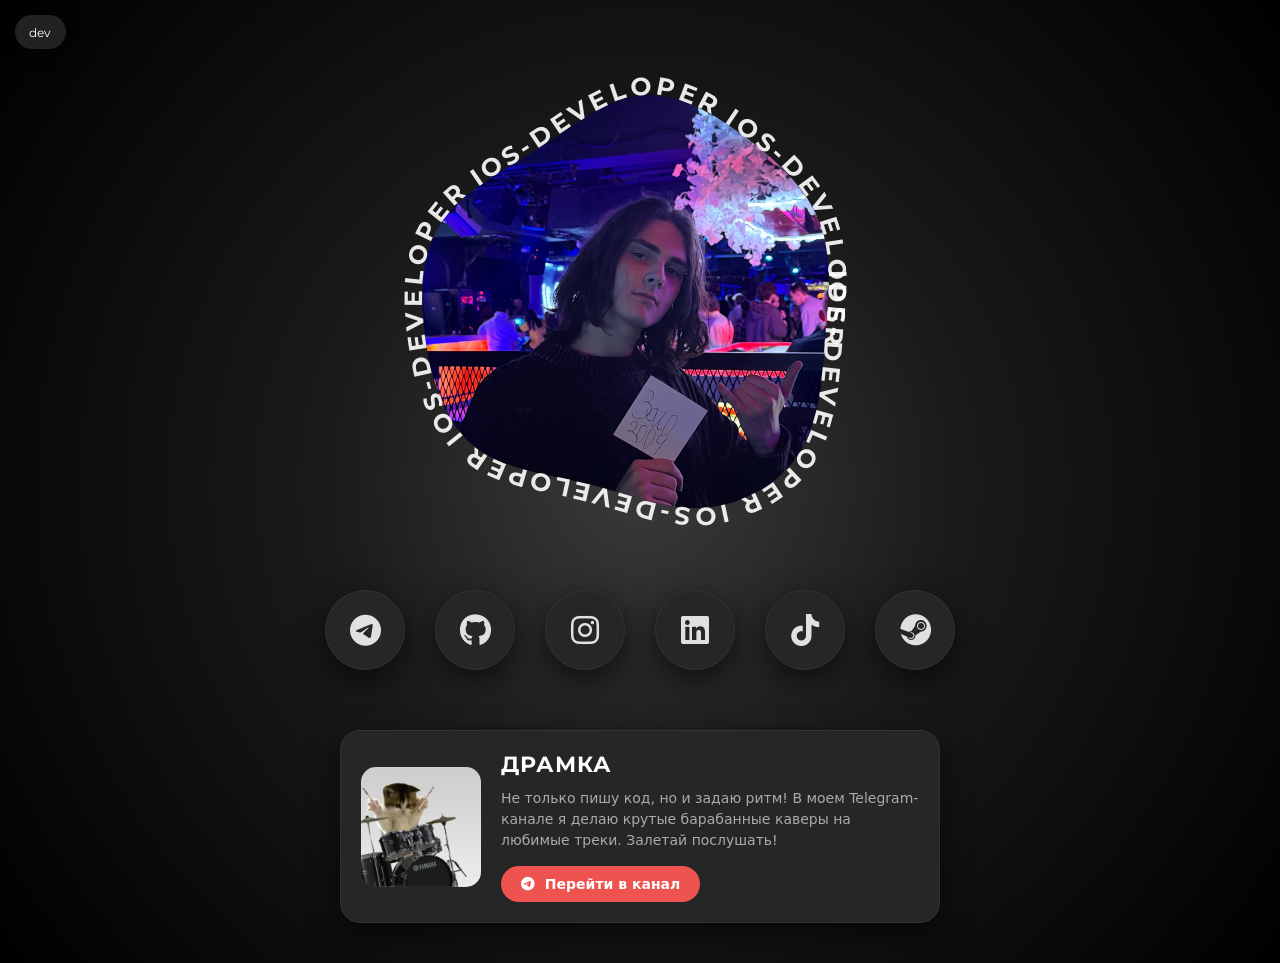
==== index.html @ 9de1fc7f "Update Telegram channel link in index.html" ====
<!DOCTYPE html>
<html lang="ru">
<head>
  <meta charset="UTF-8">
  <meta name="viewport" content="width=device-width, initial-scale=1.0, maximum-scale=1.0, user-scalable=no">
  <title>iOS Developer Portfolio</title>
  
  <!-- Подключаем иконки (FontAwesome) -->
  <link rel="stylesheet" href="https://cdnjs.cloudflare.com/ajax/libs/font-awesome/6.4.0/css/all.min.css">
  
  <!-- Шрифт для бейджа и заголовков -->
  <link href="https://fonts.googleapis.com/css?family=Montserrat:400,600,700" rel="stylesheet">

  <style>
    /* Сброс и базовые настройки */
    * {
      box-sizing: border-box;
    }

    body {
      /* Убрали flex из body, чтобы при скролле не обрезался верхний край на мобилках */
      display: block; 
      min-height: 100dvh; 
      background: radial-gradient(circle at 50% 50%, #3a3a3a 0%, #1a1a1a 40%, #000000 100%);
      margin: 0;
      /* overflow: hidden; - УБРАЛИ, чтобы можно было скроллить вниз к барабанам */
      overflow-x: hidden; /* Блокируем только горизонтальный скролл */
      font-family: system-ui, -apple-system, sans-serif;
    }

    .main-container {
      display: flex;
      flex-direction: column;
      align-items: center;
      justify-content: center;
      width: 100%;
      min-height: 100dvh; /* Контейнер растягивается на весь экран и центрирует контент */
      padding: 60px 20px 40px 20px; /* Отступы, чтобы контент не прилипал к краям при скролле */
    }

    /* --- SVG (Адаптация) --- */
    svg {
      width: 85vmin; 
      height: 85vmin;
      max-width: 500px;
      max-height: 500px;
      margin-bottom: 30px; 
    }

    svg #blobClip {
      transform-origin: center;
      transition: ease-out transform .4s;
    }

    svg:hover #blobClip {
      transform: scale(1.15);
    }

    svg:hover .text-content {
      fill: #ef5350;
      text-shadow: 0 0 10px rgba(239, 83, 80, 0.5);
      mix-blend-mode: normal;
    }

    .text-content {
      font: 700 10px/1.2 "Montserrat", system-ui, sans-serif;
      letter-spacing: 1.5px;
      text-transform: uppercase;
      fill: rgba(255, 255, 255, 0.9);
      mix-blend-mode: normal;
      transition: ease all .5s;
      pointer-events: none;
    }

    /* --- Соц сети (Адаптация) --- */
    .social-menu {
      display: flex;
      gap: 30px; 
      z-index: 10;
      flex-wrap: wrap; 
      justify-content: center;
    }

    .social-menu a {
      display: flex;
      justify-content: center;
      align-items: center;
      width: 80px;
      height: 80px;
      font-size: 32px;
      background-color: #262626;
      border: 1px solid #333;
      border-radius: 50%;
      text-decoration: none;
      color: #e0e0e0;
      box-shadow: 0 10px 30px rgba(0, 0, 0, 0.6);
      transition: all 0.3s ease;
      -webkit-tap-highlight-color: transparent; 
    }

    .social-menu a:hover, .social-menu a:active {
      transform: translateY(-5px) scale(1.1);
      background-color: #333;
      color: #ef5350;
      box-shadow: 0 15px 35px rgba(239, 83, 80, 0.2);
      border-color: #ef5350;
    }

    /* --- НОВЫЙ БЛОК: БАРАБАНЫ --- */
    .drums-promo {
      margin-top: 60px; /* Отступ от кнопок соцсетей */
      display: flex;
      align-items: center;
      background-color: #262626;
      border: 1px solid #333;
      border-radius: 20px;
      padding: 20px;
      max-width: 600px;
      width: 100%;
      gap: 20px;
      box-shadow: 0 10px 30px rgba(0, 0, 0, 0.6);
      transition: transform 0.3s ease, border-color 0.3s ease, box-shadow 0.3s ease;
    }

    .drums-promo:hover {
      transform: translateY(-5px);
      border-color: #ef5350;
      box-shadow: 0 15px 35px rgba(239, 83, 80, 0.2);
    }

    .drums-img {
      width: 120px;
      height: 120px;
      border-radius: 15px;
      object-fit: cover;
      flex-shrink: 0;
    }

    .drums-content {
      display: flex;
      flex-direction: column;
    }

    .drums-content h2 {
      margin: 0 0 10px 0;
      font-family: "Montserrat", sans-serif;
      color: #fff;
      font-size: 22px;
      text-transform: uppercase;
      letter-spacing: 1px;
    }

    .drums-content p {
      margin: 0 0 15px 0;
      color: #aaa;
      font-size: 14px;
      line-height: 1.5;
    }

    .drums-btn {
      align-self: flex-start;
      padding: 10px 20px;
      background-color: #ef5350;
      color: #fff;
      text-decoration: none;
      border-radius: 25px;
      font-weight: 600;
      font-size: 14px;
      transition: background 0.3s ease, transform 0.2s;
    }

    .drums-btn i {
      margin-right: 5px;
    }

    .drums-btn:hover {
      background-color: #d32f2f;
      transform: scale(1.05);
    }

    /* --- МЕДИА ЗАПРОСЫ (Для телефонов) --- */
    @media (max-width: 768px) {
      .social-menu { gap: 20px; }
      .social-menu a {
        width: 60px; height: 60px; font-size: 24px;
      }
      svg { margin-bottom: 20px; }
      
      /* Адаптация блока барабанов для мобилок */
      .drums-promo {
        flex-direction: column;
        text-align: center;
        padding: 25px 15px;
      }
      .drums-btn {
        align-self: center; /* Центрируем кнопку на телефонах */
      }
    }

    @media (max-width: 380px) {
      .social-menu a {
        width: 50px; height: 50px; font-size: 20px;
      }
    }

    /* --- DEV BADGE --- */
    #dev {
      font-family: "Montserrat", sans-serif;
      position: fixed;
      font-size: 12px;
      top: 15px;
      left: 15px;
      padding: 0.8em 1.2em;
      color: #fff;
      background-color: #222;
      border-radius: 25px;
      cursor: pointer;
      z-index: 100;
      box-shadow: 0 5px 15px rgba(0, 0, 0, 0.5);
    }
    
    #dev a {
        text-decoration: none;
        color: white;
    }
  </style>
</head>
<body>

  <!-- Бейдж -->
  <div id="dev">
      <a href="https://panel.kubmakk.ru:43921/kubmakk/panel/">dev</a>
  </div>

  <div class="main-container">

    <!-- SVG Анимация -->
    <svg viewBox="0 0 200 200" xmlns="http://www.w3.org/2000/svg">
      <image href="center.jpg" width="200" height="200" preserveAspectRatio="xMidYMid slice" clip-path="url(#blobClip)" />
      
      <clipPath id="blobClip">
        <path
          d="M43.1,-68.5C56.2,-58.6,67.5,-47.3,72.3,-33.9C77.2,-20.5,75.5,-4.9,74.2,11.3C72.9,27.6,71.9,44.5,63.8,57.2C55.7,69.8,40.6,78.2,25.5,79.2C10.4,80.1,-4.7,73.6,-20.9,69.6C-37.1,65.5,-54.5,63.9,-66,54.8C-77.5,45.8,-83.2,29.3,-85.7,12.3C-88.3,-4.8,-87.7,-22.3,-79.6,-34.8C-71.5,-47.3,-55.8,-54.9,-41.3,-64.2C-26.7,-73.6,-13.4,-84.7,0.8,-86C15,-87.2,29.9,-78.5,43.1,-68.5Z"
          transform="translate(100 100)" />
      </clipPath>

      <path class="blob"
        d="M43.1,-68.5C56.2,-58.6,67.5,-47.3,72.3,-33.9C77.2,-20.5,75.5,-4.9,74.2,11.3C72.9,27.6,71.9,44.5,63.8,57.2C55.7,69.8,40.6,78.2,25.5,79.2C10.4,80.1,-4.7,73.6,-20.9,69.6C-37.1,65.5,-54.5,63.9,-66,54.8C-77.5,45.8,-83.2,29.3,-85.7,12.3C-88.3,-4.8,-87.7,-22.3,-79.6,-34.8C-71.5,-47.3,-55.8,-54.9,-41.3,-64.2C-26.7,-73.6,-13.4,-84.7,0.8,-86C15,-87.2,29.9,-78.5,43.1,-68.5Z"
        transform="translate(100 100)" fill="transparent" />

      <path id="textPathCurve"
        d="M43.1,-68.5C56.2,-58.6,67.5,-47.3,72.3,-33.9C77.2,-20.5,75.5,-4.9,74.2,11.3C72.9,27.6,71.9,44.5,63.8,57.2C55.7,69.8,40.6,78.2,25.5,79.2C10.4,80.1,-4.7,73.6,-20.9,69.6C-37.1,65.5,-54.5,63.9,-66,54.8C-77.5,45.8,-83.2,29.3,-85.7,12.3C-88.3,-4.8,-87.7,-22.3,-79.6,-34.8C-71.5,-47.3,-55.8,-54.9,-41.3,-64.2C-26.7,-73.6,-13.4,-84.7,0.8,-86C15,-87.2,29.9,-78.5,43.1,-68.5Z"
        transform="translate(100 100)" fill="none" stroke="none" />

      <text class="text-content">
        <textPath href="#textPathCurve" startOffset="0%">ios-developer ios-developer ios-developer ios-developer
          ios-developer
          <animate attributeName="startOffset" from="0%" to="100%" dur="15s" repeatCount="indefinite" />
        </textPath>
        <textPath href="#textPathCurve" startOffset="100%">ios-developer ios-developer ios-developer ios-developer
          ios-developer
          <animate attributeName="startOffset" from="-100%" to="0%" dur="15s" repeatCount="indefinite" />
        </textPath>
      </text>
    </svg>

    <!-- Соц сети -->
    <div class="social-menu">
      <a href="https://t.me/kubmakk" target="_blank" title="Telegram"><i class="fab fa-telegram"></i></a>
      <a href="https://github.com/kubmakk" target="_blank" title="GitHub"><i class="fab fa-github"></i></a>
      <a href="https://www.instagram.com/kubmakk/" target="_blank" title="Instagram"><i class="fab fa-instagram"></i></a>
      <a href="https://www.linkedin.com/in/nikita-kuznetsov-492b783bb/" target="_blank" title="LinkedIn"><i class="fa-brands fa-linkedin"></i></a>
      <a href="https://www.tiktok.com/@kubmakk" target="_blank" title="TikTok"><i class="fab fa-tiktok"></i></a>
      <a href="https://steamcommunity.com/id/kubmakk" target="_blank" title="Steam"><i class="fab fa-steam"></i></a>
    </div>

    <!-- Блок: Драмка -->
    <div class="drums-promo">
      <!-- СЮДА ВСТАВЬ СВОЮ КАРТИНКУ БАРАБАНОВ -->
      <img src="drums.jpg" alt="Барабанные каверы" class="drums-img">
      
      <div class="drums-content">
        <h2>Драмка</h2>
        <p>Не только пишу код, но и задаю ритм! В моем Telegram-канале я делаю крутые барабанные каверы на любимые треки. Залетай послушать!</p>
        <!-- СЮДА ВСТАВЬ ССЫЛКУ НА КАНАЛ -->
        <a href="https://t.me/drumkka" target="_blank" class="drums-btn">
          <i class="fab fa-telegram"></i> Перейти в канал
        </a>
      </div>
    </div>

  </div>

</body>
</html>
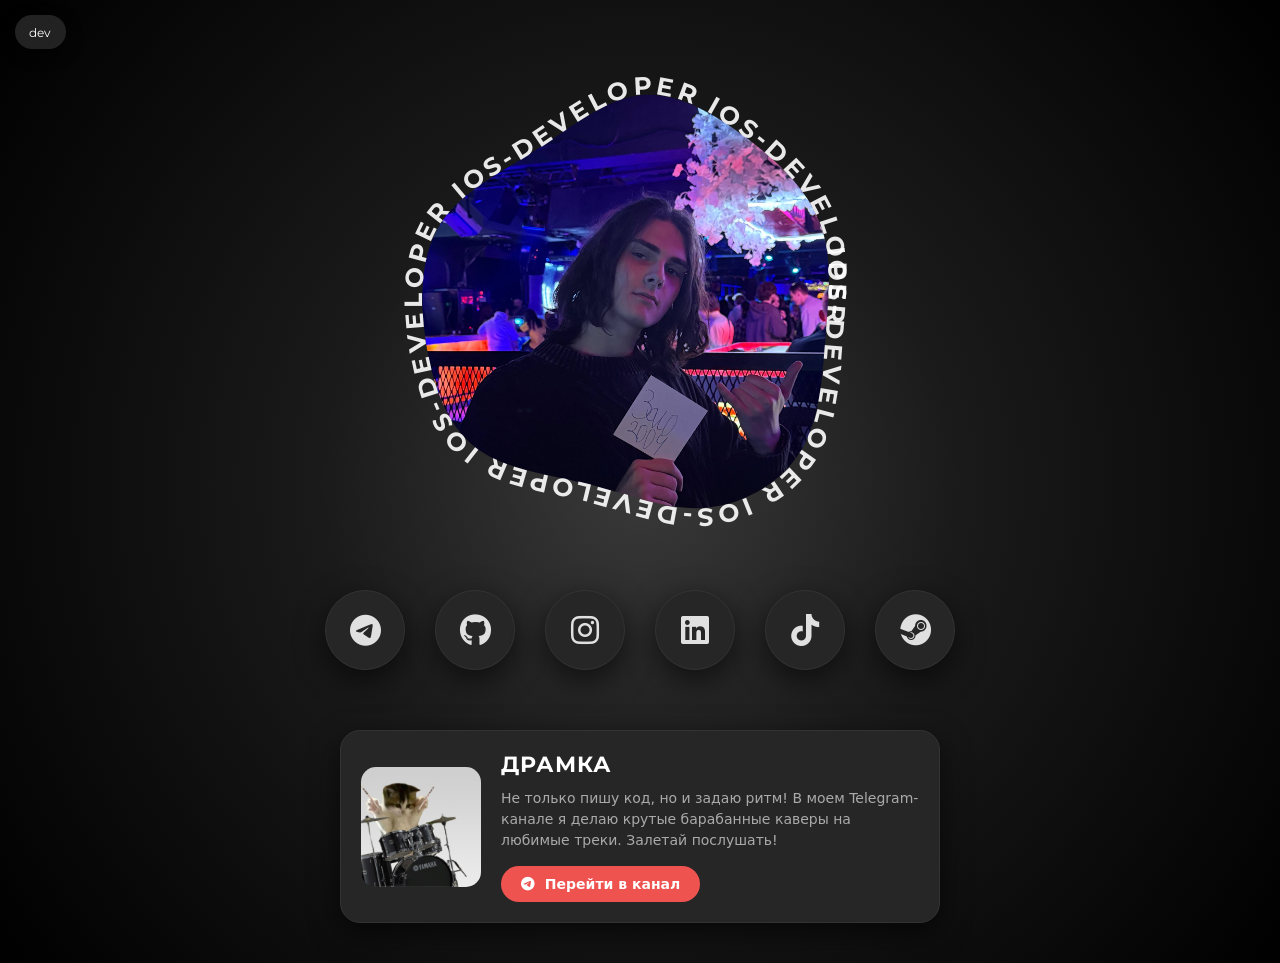
==== commit ba20fa6d: "bug on iphone" ====
--- a/index.html
+++ b/index.html
@@ -2,7 +2,12 @@
 <html lang="ru">
 <head>
   <meta charset="UTF-8">
-  <meta name="viewport" content="width=device-width, initial-scale=1.0, maximum-scale=1.0, user-scalable=no">
+  <!-- Добавили viewport-fit=cover, чтобы сайт заходил за безопасные зоны (челку и низ) -->
+  <meta name="viewport" content="width=device-width, initial-scale=1.0, maximum-scale=1.0, user-scalable=no, viewport-fit=cover">
+  
+  <!-- Указываем браузеру перекрасить интерфейс (верх и низ) в черный цвет -->
+  <meta name="theme-color" content="#000000">
+  
   <title>iOS Developer Portfolio</title>
   
   <!-- Подключаем иконки (FontAwesome) -->
@@ -17,15 +22,22 @@
       box-sizing: border-box;
     }
 
+    /* Красим корневой элемент в черный, чтобы при оттягивании страницы не было белого фона */
+    html {
+      background-color: #000000;
+    }
+
     body {
-      /* Убрали flex из body, чтобы при скролле не обрезался верхний край на мобилках */
       display: block; 
       min-height: 100dvh; 
       background: radial-gradient(circle at 50% 50%, #3a3a3a 0%, #1a1a1a 40%, #000000 100%);
       margin: 0;
-      /* overflow: hidden; - УБРАЛИ, чтобы можно было скроллить вниз к барабанам */
-      overflow-x: hidden; /* Блокируем только горизонтальный скролл */
+      overflow-x: hidden; 
       font-family: system-ui, -apple-system, sans-serif;
+      
+      /* Поддержка безопасных зон на iPhone (чтобы контент не залезал под челку) */
+      padding-top: env(safe-area-inset-top);
+      padding-bottom: env(safe-area-inset-bottom);
     }
 
     .main-container {
@@ -34,8 +46,8 @@
       align-items: center;
       justify-content: center;
       width: 100%;
-      min-height: 100dvh; /* Контейнер растягивается на весь экран и центрирует контент */
-      padding: 60px 20px 40px 20px; /* Отступы, чтобы контент не прилипал к краям при скролле */
+      min-height: 100dvh; 
+      padding: 60px 20px 40px 20px; 
     }
 
     /* --- SVG (Адаптация) --- */
@@ -108,7 +120,7 @@
 
     /* --- НОВЫЙ БЛОК: БАРАБАНЫ --- */
     .drums-promo {
-      margin-top: 60px; /* Отступ от кнопок соцсетей */
+      margin-top: 60px; 
       display: flex;
       align-items: center;
       background-color: #262626;
@@ -186,14 +198,13 @@
       }
       svg { margin-bottom: 20px; }
       
-      /* Адаптация блока барабанов для мобилок */
       .drums-promo {
         flex-direction: column;
         text-align: center;
         padding: 25px 15px;
       }
       .drums-btn {
-        align-self: center; /* Центрируем кнопку на телефонах */
+        align-self: center; 
       }
     }
 
@@ -208,7 +219,8 @@
       font-family: "Montserrat", sans-serif;
       position: fixed;
       font-size: 12px;
-      top: 15px;
+      /* env(safe-area-inset-top) сдвигает бейдж ниже челки iPhone */
+      top: calc(15px + env(safe-area-inset-top));
       left: 15px;
       padding: 0.8em 1.2em;
       color: #fff;
@@ -283,7 +295,7 @@
         <h2>Драмка</h2>
         <p>Не только пишу код, но и задаю ритм! В моем Telegram-канале я делаю крутые барабанные каверы на любимые треки. Залетай послушать!</p>
         <!-- СЮДА ВСТАВЬ ССЫЛКУ НА КАНАЛ -->
-        <a href="https://t.me/drumkka" target="_blank" class="drums-btn">
+        <a href="https://t.me/ТВОЙ_ТГ_КАНАЛ" target="_blank" class="drums-btn">
           <i class="fab fa-telegram"></i> Перейти в канал
         </a>
       </div>
@@ -292,4 +304,4 @@
   </div>
 
 </body>
-</html>
+</html>
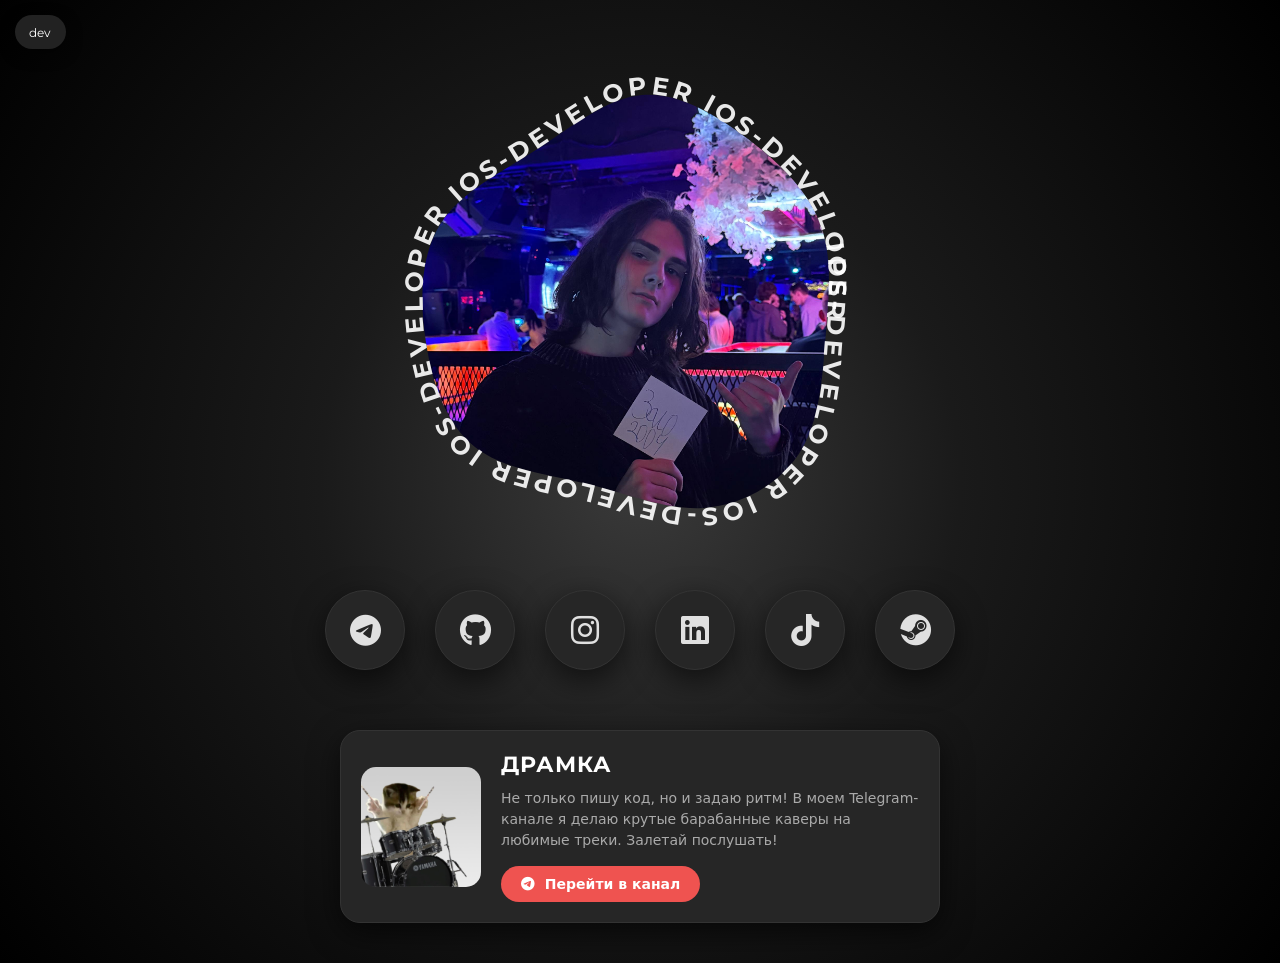
==== commit f5c01611: "fix bug" ====
--- a/index.html
+++ b/index.html
@@ -1,18 +1,20 @@
 <!DOCTYPE html>
 <html lang="ru">
+
 <head>
   <meta charset="UTF-8">
   <!-- Добавили viewport-fit=cover, чтобы сайт заходил за безопасные зоны (челку и низ) -->
-  <meta name="viewport" content="width=device-width, initial-scale=1.0, maximum-scale=1.0, user-scalable=no, viewport-fit=cover">
-  
+  <meta name="viewport"
+    content="width=device-width, initial-scale=1.0, maximum-scale=1.0, user-scalable=no, viewport-fit=cover">
+
   <!-- Указываем браузеру перекрасить интерфейс (верх и низ) в черный цвет -->
   <meta name="theme-color" content="#000000">
-  
+
   <title>iOS Developer Portfolio</title>
-  
+
   <!-- Подключаем иконки (FontAwesome) -->
   <link rel="stylesheet" href="https://cdnjs.cloudflare.com/ajax/libs/font-awesome/6.4.0/css/all.min.css">
-  
+
   <!-- Шрифт для бейджа и заголовков -->
   <link href="https://fonts.googleapis.com/css?family=Montserrat:400,600,700" rel="stylesheet">
 
@@ -28,13 +30,13 @@
     }
 
     body {
-      display: block; 
-      min-height: 100dvh; 
+      display: block;
+      min-height: 100dvh;
       background: radial-gradient(circle at 50% 50%, #3a3a3a 0%, #1a1a1a 40%, #000000 100%);
       margin: 0;
-      overflow-x: hidden; 
+      overflow-x: hidden;
       font-family: system-ui, -apple-system, sans-serif;
-      
+
       /* Поддержка безопасных зон на iPhone (чтобы контент не залезал под челку) */
       padding-top: env(safe-area-inset-top);
       padding-bottom: env(safe-area-inset-bottom);
@@ -46,17 +48,17 @@
       align-items: center;
       justify-content: center;
       width: 100%;
-      min-height: 100dvh; 
-      padding: 60px 20px 40px 20px; 
+      min-height: 100dvh;
+      padding: 60px 20px 40px 20px;
     }
 
     /* --- SVG (Адаптация) --- */
     svg {
-      width: 85vmin; 
+      width: 85vmin;
       height: 85vmin;
       max-width: 500px;
       max-height: 500px;
-      margin-bottom: 30px; 
+      margin-bottom: 30px;
     }
 
     svg #blobClip {
@@ -87,9 +89,9 @@
     /* --- Соц сети (Адаптация) --- */
     .social-menu {
       display: flex;
-      gap: 30px; 
+      gap: 30px;
       z-index: 10;
-      flex-wrap: wrap; 
+      flex-wrap: wrap;
       justify-content: center;
     }
 
@@ -107,10 +109,11 @@
       color: #e0e0e0;
       box-shadow: 0 10px 30px rgba(0, 0, 0, 0.6);
       transition: all 0.3s ease;
-      -webkit-tap-highlight-color: transparent; 
-    }
-
-    .social-menu a:hover, .social-menu a:active {
+      -webkit-tap-highlight-color: transparent;
+    }
+
+    .social-menu a:hover,
+    .social-menu a:active {
       transform: translateY(-5px) scale(1.1);
       background-color: #333;
       color: #ef5350;
@@ -120,7 +123,7 @@
 
     /* --- НОВЫЙ БЛОК: БАРАБАНЫ --- */
     .drums-promo {
-      margin-top: 60px; 
+      margin-top: 60px;
       display: flex;
       align-items: center;
       background-color: #262626;
@@ -192,25 +195,36 @@
 
     /* --- МЕДИА ЗАПРОСЫ (Для телефонов) --- */
     @media (max-width: 768px) {
-      .social-menu { gap: 20px; }
+      .social-menu {
+        gap: 20px;
+      }
+
       .social-menu a {
-        width: 60px; height: 60px; font-size: 24px;
-      }
-      svg { margin-bottom: 20px; }
-      
+        width: 60px;
+        height: 60px;
+        font-size: 24px;
+      }
+
+      svg {
+        margin-bottom: 20px;
+      }
+
       .drums-promo {
         flex-direction: column;
         text-align: center;
         padding: 25px 15px;
       }
+
       .drums-btn {
-        align-self: center; 
+        align-self: center;
       }
     }
 
     @media (max-width: 380px) {
       .social-menu a {
-        width: 50px; height: 50px; font-size: 20px;
+        width: 50px;
+        height: 50px;
+        font-size: 20px;
       }
     }
 
@@ -230,26 +244,28 @@
       z-index: 100;
       box-shadow: 0 5px 15px rgba(0, 0, 0, 0.5);
     }
-    
+
     #dev a {
-        text-decoration: none;
-        color: white;
+      text-decoration: none;
+      color: white;
     }
   </style>
 </head>
+
 <body>
 
   <!-- Бейдж -->
   <div id="dev">
-      <a href="https://panel.kubmakk.ru:43921/kubmakk/panel/">dev</a>
+    <a href="https://panel.kubmakk.ru:43921/kubmakk/panel/">dev</a>
   </div>
 
   <div class="main-container">
 
     <!-- SVG Анимация -->
     <svg viewBox="0 0 200 200" xmlns="http://www.w3.org/2000/svg">
-      <image href="center.jpg" width="200" height="200" preserveAspectRatio="xMidYMid slice" clip-path="url(#blobClip)" />
-      
+      <image href="center.jpg" width="200" height="200" preserveAspectRatio="xMidYMid slice"
+        clip-path="url(#blobClip)" />
+
       <clipPath id="blobClip">
         <path
           d="M43.1,-68.5C56.2,-58.6,67.5,-47.3,72.3,-33.9C77.2,-20.5,75.5,-4.9,74.2,11.3C72.9,27.6,71.9,44.5,63.8,57.2C55.7,69.8,40.6,78.2,25.5,79.2C10.4,80.1,-4.7,73.6,-20.9,69.6C-37.1,65.5,-54.5,63.9,-66,54.8C-77.5,45.8,-83.2,29.3,-85.7,12.3C-88.3,-4.8,-87.7,-22.3,-79.6,-34.8C-71.5,-47.3,-55.8,-54.9,-41.3,-64.2C-26.7,-73.6,-13.4,-84.7,0.8,-86C15,-87.2,29.9,-78.5,43.1,-68.5Z"
@@ -280,8 +296,10 @@
     <div class="social-menu">
       <a href="https://t.me/kubmakk" target="_blank" title="Telegram"><i class="fab fa-telegram"></i></a>
       <a href="https://github.com/kubmakk" target="_blank" title="GitHub"><i class="fab fa-github"></i></a>
-      <a href="https://www.instagram.com/kubmakk/" target="_blank" title="Instagram"><i class="fab fa-instagram"></i></a>
-      <a href="https://www.linkedin.com/in/nikita-kuznetsov-492b783bb/" target="_blank" title="LinkedIn"><i class="fa-brands fa-linkedin"></i></a>
+      <a href="https://www.instagram.com/kubmakk/" target="_blank" title="Instagram"><i
+          class="fab fa-instagram"></i></a>
+      <a href="https://www.linkedin.com/in/nikita-kuznetsov-492b783bb/" target="_blank" title="LinkedIn"><i
+          class="fa-brands fa-linkedin"></i></a>
       <a href="https://www.tiktok.com/@kubmakk" target="_blank" title="TikTok"><i class="fab fa-tiktok"></i></a>
       <a href="https://steamcommunity.com/id/kubmakk" target="_blank" title="Steam"><i class="fab fa-steam"></i></a>
     </div>
@@ -290,12 +308,13 @@
     <div class="drums-promo">
       <!-- СЮДА ВСТАВЬ СВОЮ КАРТИНКУ БАРАБАНОВ -->
       <img src="drums.jpg" alt="Барабанные каверы" class="drums-img">
-      
+
       <div class="drums-content">
         <h2>Драмка</h2>
-        <p>Не только пишу код, но и задаю ритм! В моем Telegram-канале я делаю крутые барабанные каверы на любимые треки. Залетай послушать!</p>
+        <p>Не только пишу код, но и задаю ритм! В моем Telegram-канале я делаю крутые барабанные каверы на любимые
+          треки. Залетай послушать!</p>
         <!-- СЮДА ВСТАВЬ ССЫЛКУ НА КАНАЛ -->
-        <a href="https://t.me/ТВОЙ_ТГ_КАНАЛ" target="_blank" class="drums-btn">
+        <a href="https://t.me/drumkka" target="_blank" class="drums-btn">
           <i class="fab fa-telegram"></i> Перейти в канал
         </a>
       </div>
@@ -304,4 +323,5 @@
   </div>
 
 </body>
+
 </html>
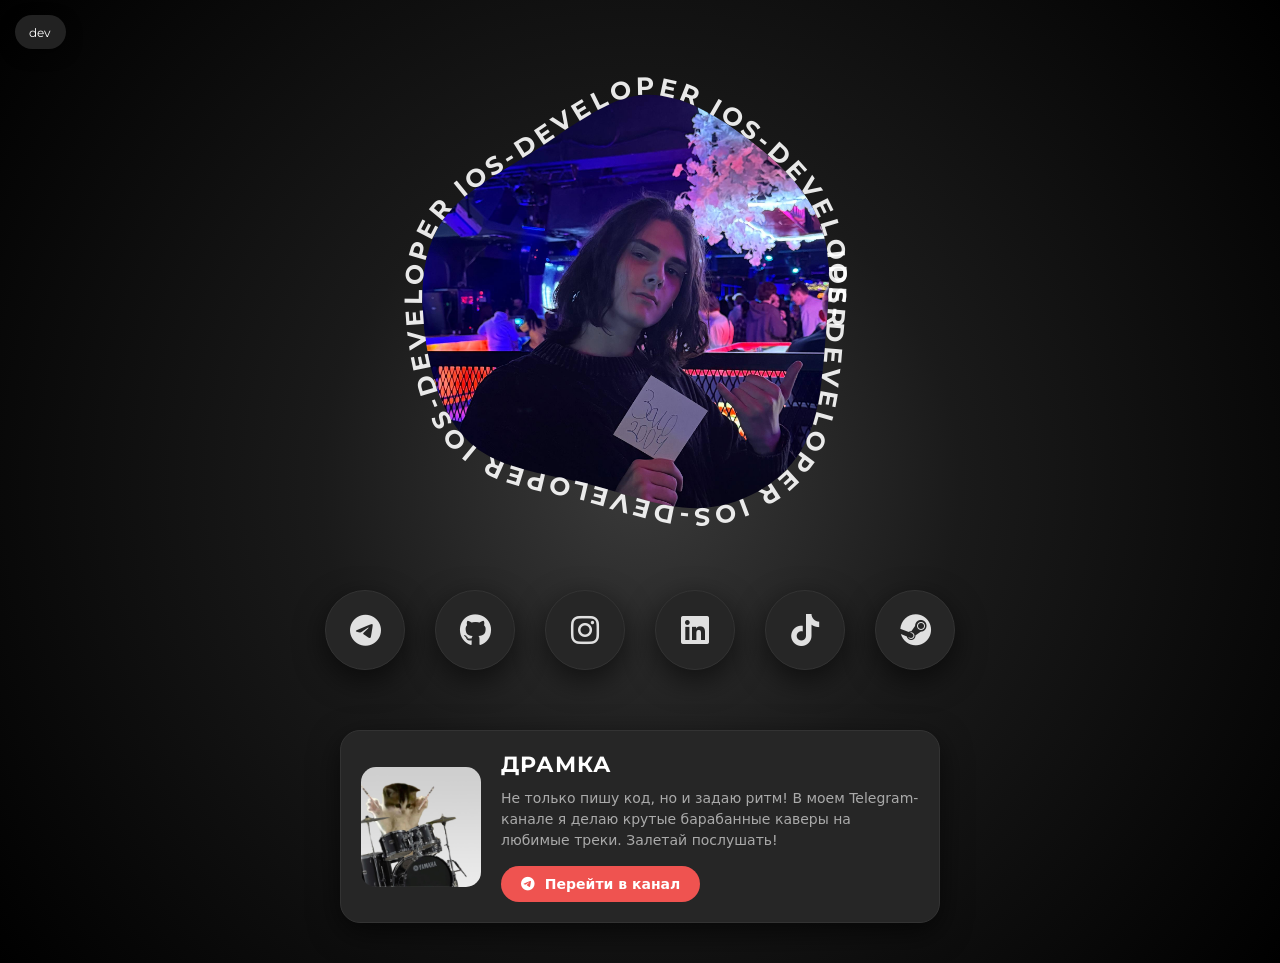
==== commit 164705ee: "addIcon" ====
--- a/index.html
+++ b/index.html
@@ -17,6 +17,9 @@
 
   <!-- Шрифт для бейджа и заголовков -->
   <link href="https://fonts.googleapis.com/css?family=Montserrat:400,600,700" rel="stylesheet">
+
+  <!-- Иконка сайта -->
+  <link rel="icon" type="image/png" href="Subject.png">
 
   <style>
     /* Сброс и базовые настройки */
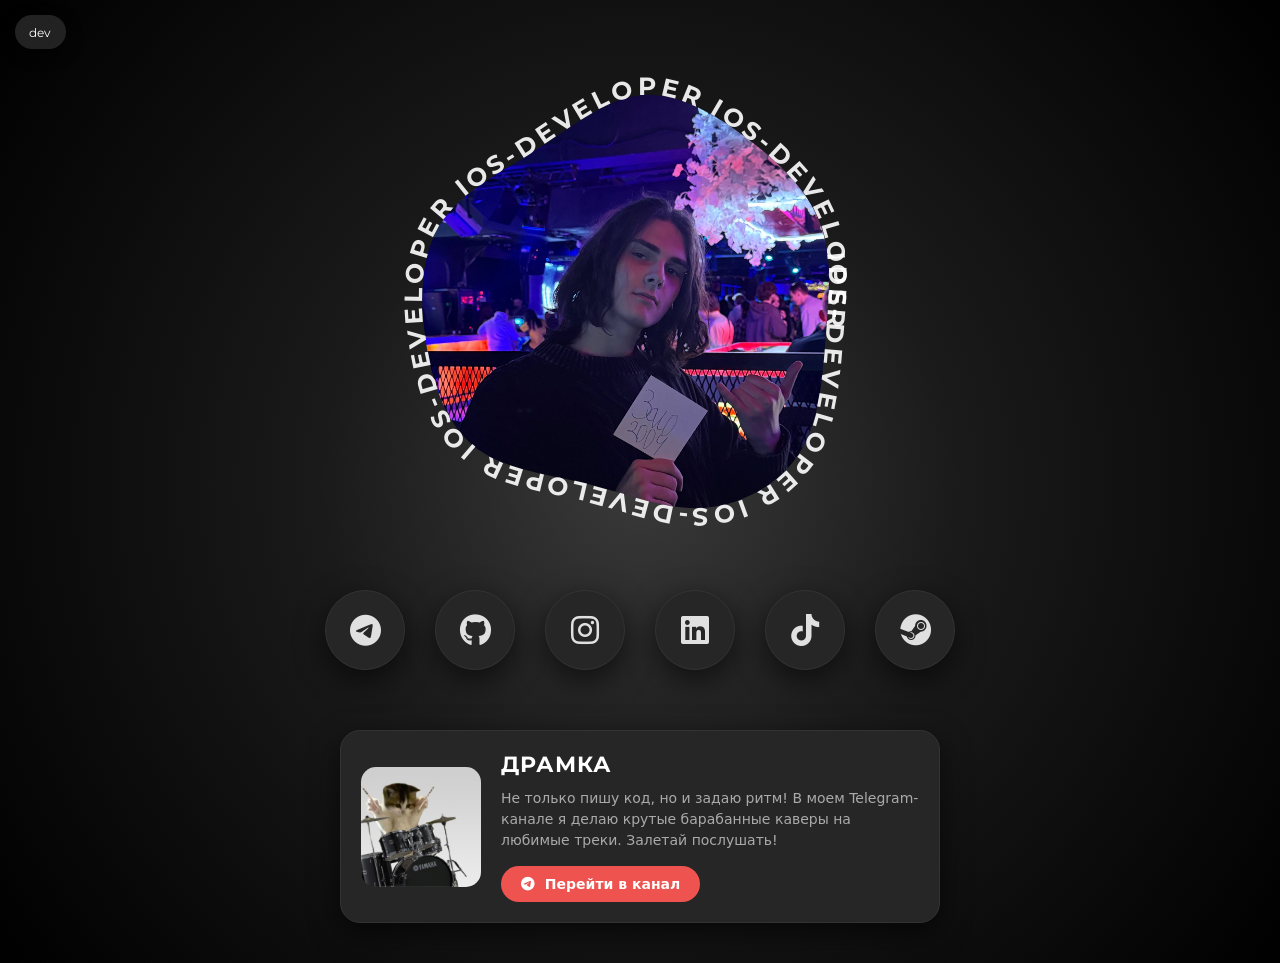
==== commit 4dbf8004: "Update Telegram link in social menu" ====
--- a/index.html
+++ b/index.html
@@ -297,7 +297,7 @@
 
     <!-- Соц сети -->
     <div class="social-menu">
-      <a href="https://t.me/kubmakk" target="_blank" title="Telegram"><i class="fab fa-telegram"></i></a>
+      <a href="https://t.me/kibbik" target="_blank" title="Telegram"><i class="fab fa-telegram"></i></a>
       <a href="https://github.com/kubmakk" target="_blank" title="GitHub"><i class="fab fa-github"></i></a>
       <a href="https://www.instagram.com/kubmakk/" target="_blank" title="Instagram"><i
           class="fab fa-instagram"></i></a>
@@ -327,4 +327,4 @@
 
 </body>
 
-</html>+</html>
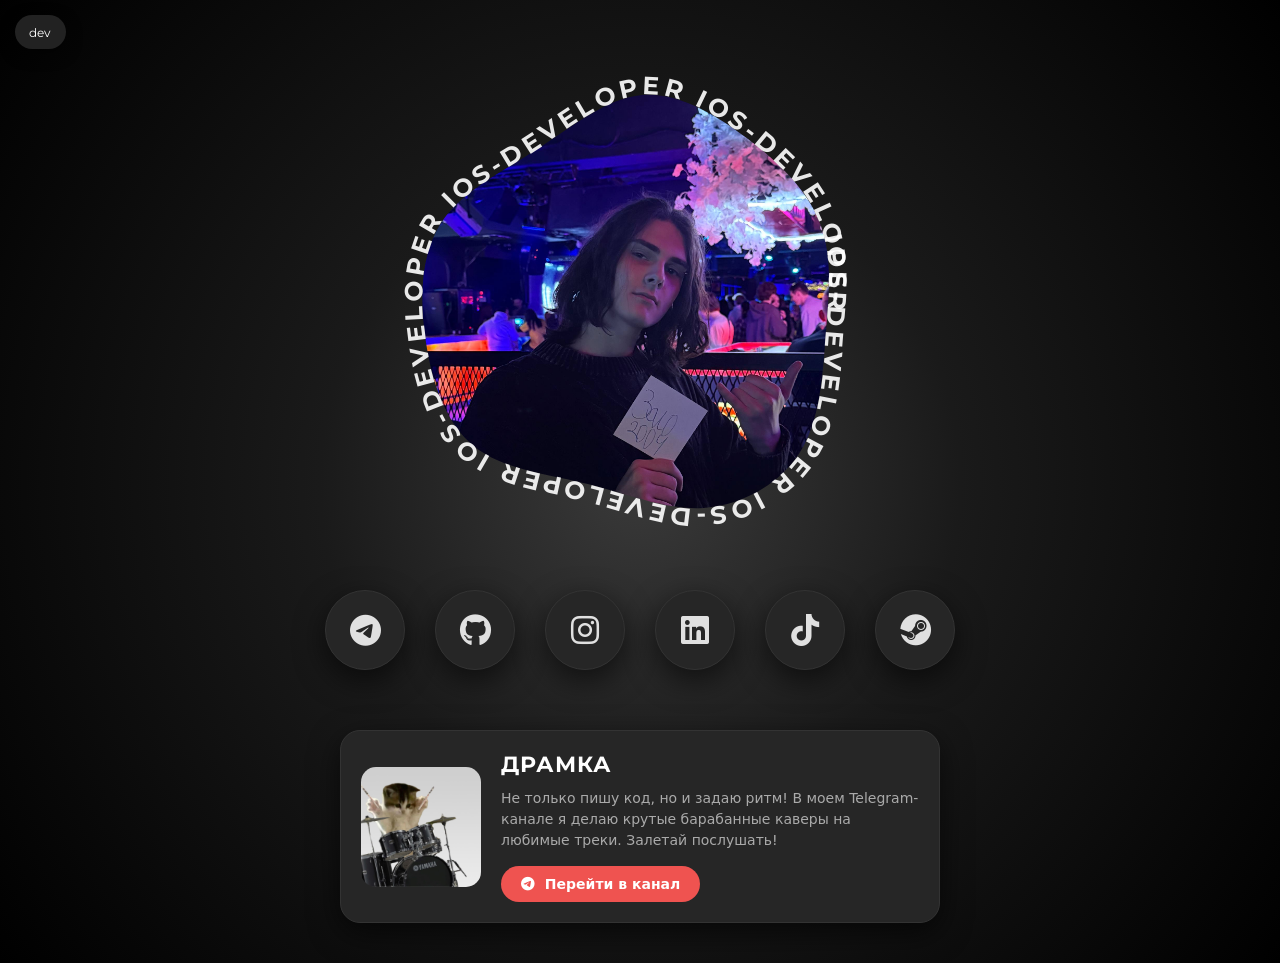
==== commit abb94757: "Update dev link in index.html" ====
--- a/index.html
+++ b/index.html
@@ -259,7 +259,7 @@
 
   <!-- Бейдж -->
   <div id="dev">
-    <a href="https://panel.kubmakk.ru:43921/kubmakk/panel/">dev</a>
+    <a href="https://vpn.kubmakk.ru:43921/kubmakk/">dev</a>
   </div>
 
   <div class="main-container">
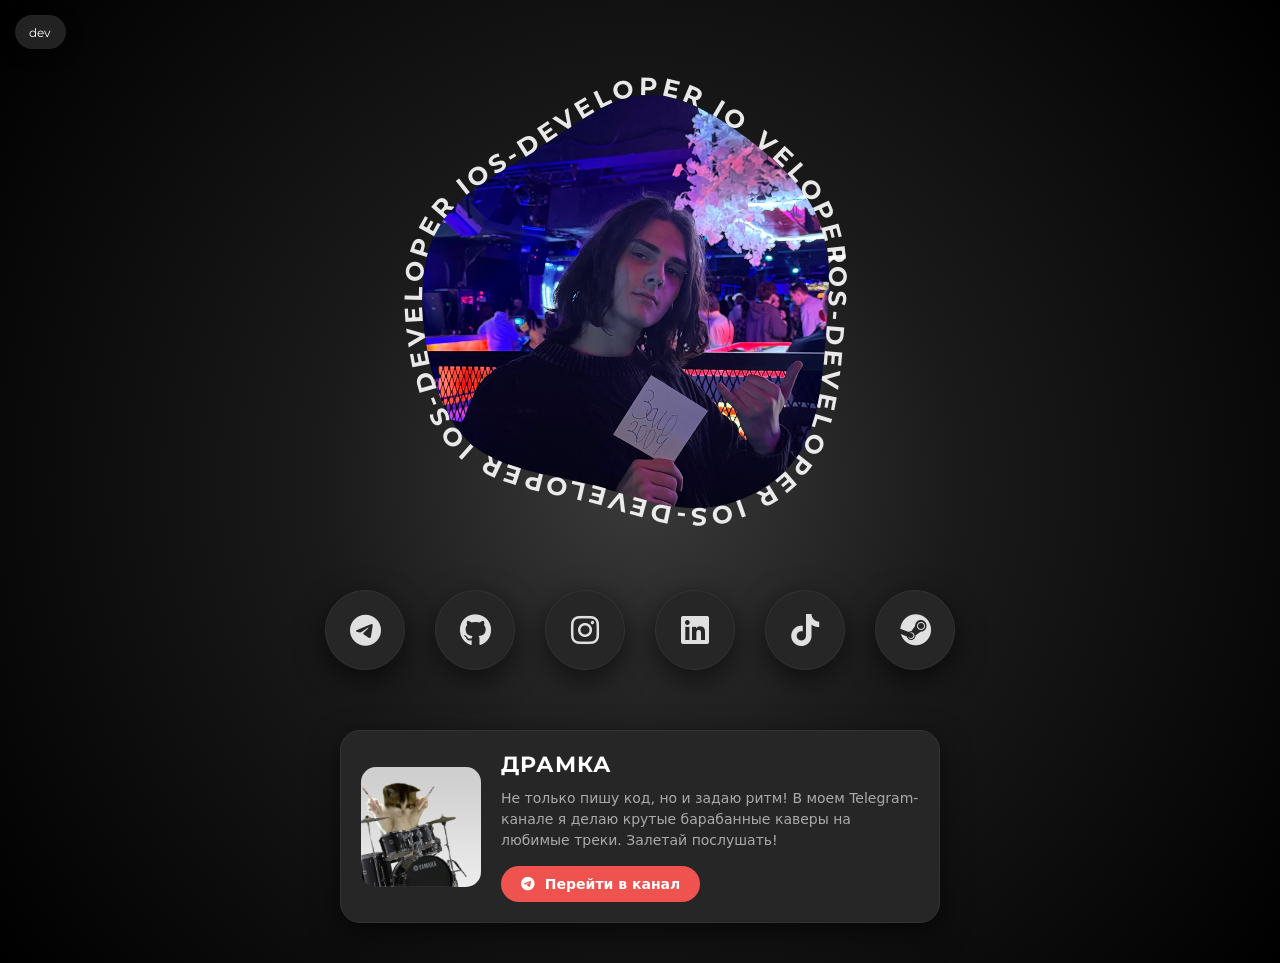
==== commit fbc123d0: "Modify textPath animation and clean up comments Updated textPath animation startOffset values and re" ====
--- a/index.html
+++ b/index.html
@@ -288,7 +288,7 @@
           ios-developer
           <animate attributeName="startOffset" from="0%" to="100%" dur="15s" repeatCount="indefinite" />
         </textPath>
-        <textPath href="#textPathCurve" startOffset="100%">ios-developer ios-developer ios-developer ios-developer
+        <textPath href="#textPathCurve" startOffset="100%">ios-developer ios-developer ios-developer ios-develo
           ios-developer
           <animate attributeName="startOffset" from="-100%" to="0%" dur="15s" repeatCount="indefinite" />
         </textPath>
@@ -309,14 +309,12 @@
 
     <!-- Блок: Драмка -->
     <div class="drums-promo">
-      <!-- СЮДА ВСТАВЬ СВОЮ КАРТИНКУ БАРАБАНОВ -->
       <img src="drums.jpg" alt="Барабанные каверы" class="drums-img">
 
       <div class="drums-content">
         <h2>Драмка</h2>
         <p>Не только пишу код, но и задаю ритм! В моем Telegram-канале я делаю крутые барабанные каверы на любимые
           треки. Залетай послушать!</p>
-        <!-- СЮДА ВСТАВЬ ССЫЛКУ НА КАНАЛ -->
         <a href="https://t.me/drumkka" target="_blank" class="drums-btn">
           <i class="fab fa-telegram"></i> Перейти в канал
         </a>
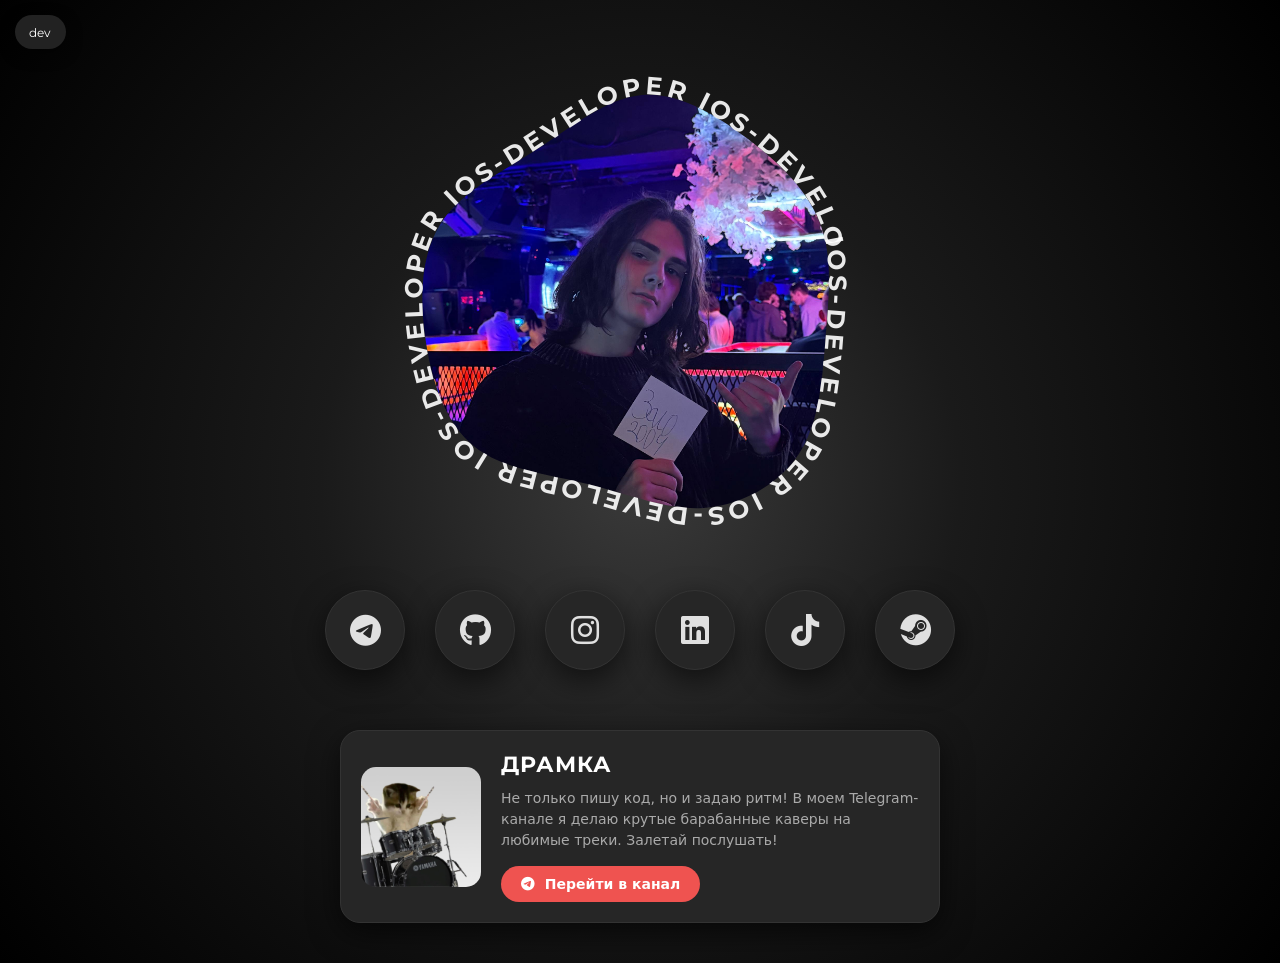
==== commit 48db1287: "Fix text content in index.html" ====
--- a/index.html
+++ b/index.html
@@ -285,11 +285,11 @@
 
       <text class="text-content">
         <textPath href="#textPathCurve" startOffset="0%">ios-developer ios-developer ios-developer ios-developer
-          ios-developer
+          ios-develo
           <animate attributeName="startOffset" from="0%" to="100%" dur="15s" repeatCount="indefinite" />
         </textPath>
-        <textPath href="#textPathCurve" startOffset="100%">ios-developer ios-developer ios-developer ios-develo
-          ios-developer
+        <textPath href="#textPathCurve" startOffset="100%">ios-developer ios-developer ios-developer ios-developer
+          ios-develo
           <animate attributeName="startOffset" from="-100%" to="0%" dur="15s" repeatCount="indefinite" />
         </textPath>
       </text>
